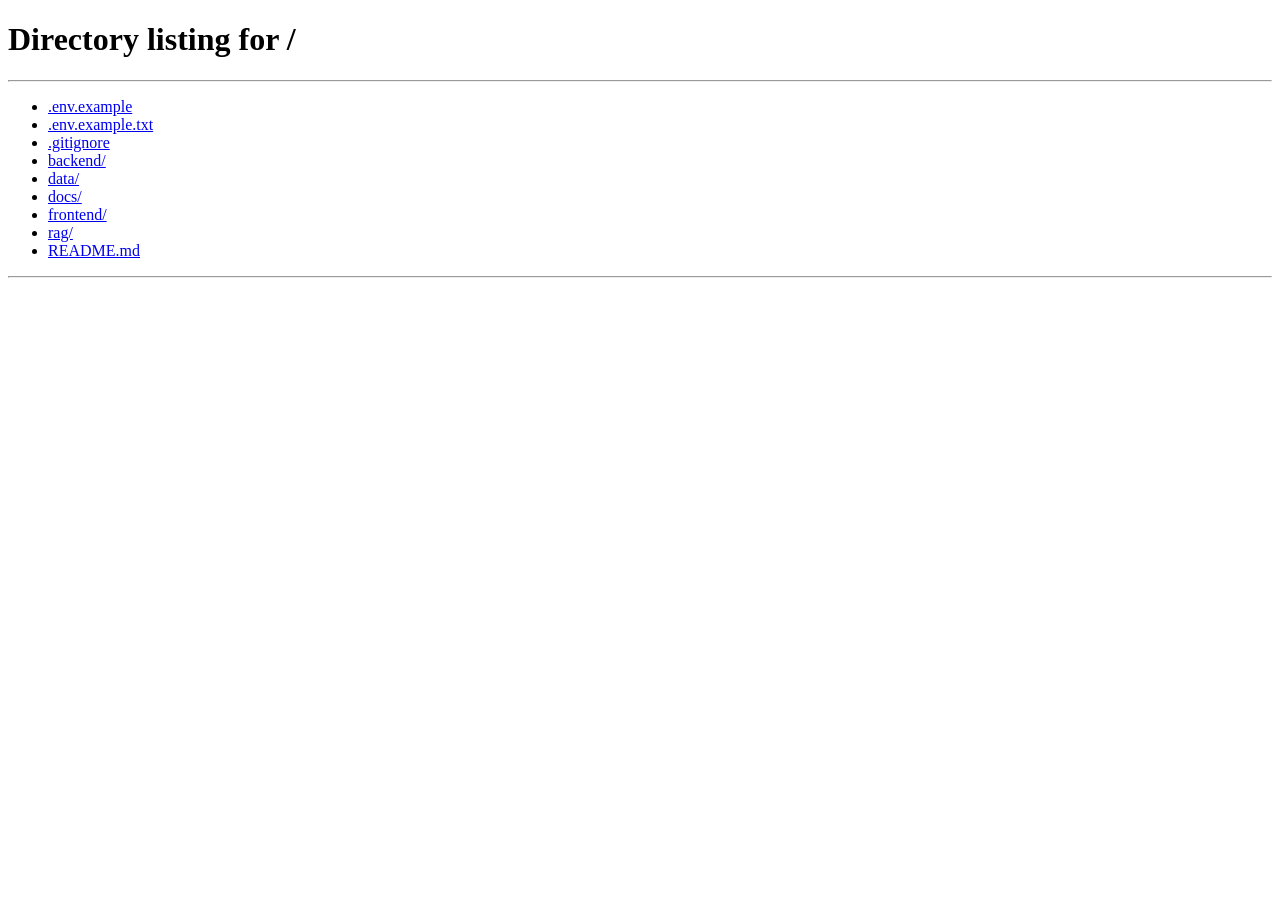
==== frontend/chat.html @ 15ff16a4 "feat:  giao diện frontend" ====
<!DOCTYPE html>
<html lang="vi">
<head>
    <meta charset="UTF-8">
    <meta name="viewport" content="width=device-width, initial-scale=1.0">
    <title>Chatbot Pháp Luật</title>
    <link rel="stylesheet" href="css/chat.css">
</head>
<body>
    <div class="app">
        <!-- Sidebar lịch sử -->
        <aside class="sidebar" id="sidebar">
            <div class="sidebar-header">
                <h3>Lịch sử chat</h3>
                <button id="newChatBtn">+ Mới</button>
            </div>
            <div class="history-list" id="historyList">
                <!-- danh sách các hội thoại -->
            </div>
        </aside>
        <!-- Main chat area -->
        <main class="chat-main">
            <div class="chat-header">
                <span>Chatbot Tư vấn Lao động</span>
                <button id="logoutBtn">Đăng xuất</button>
            </div>
            <div class="messages-container" id="messagesContainer">
                <!-- tin nhắn hiển thị ở đây -->
                <div class="empty-chat">Hãy gửi câu hỏi để bắt đầu</div>
            </div>
            <div class="input-area">
                <textarea id="messageInput" placeholder="Nhập câu hỏi của bạn..." rows="2"></textarea>
                <button id="sendBtn">Gửi</button>
            </div>
            <div class="sources-panel" id="sourcesPanel" style="display: none;">
                <strong>Nguồn tham khảo:</strong>
                <div id="sourcesContent"></div>
            </div>
        </main>
    </div>

    <script src="js/config.js"></script>
    <script src="js/utils.js"></script>
    <script src="js/api-selector.js"></script>
    <script src="js/chat-ui.js"></script>
</body>
</html>
---- frontend/css/chat.css ----
/* css/chat.css */
* { margin: 0; padding: 0; box-sizing: border-box; }
body { font-family: 'Segoe UI', Tahoma, Geneva, Verdana, sans-serif; background: #f5f5f5; height: 100vh; }
.app { display: flex; height: 100vh; }
.sidebar { width: 280px; background: #2c3e50; color: white; display: flex; flex-direction: column; }
.sidebar-header { padding: 1rem; border-bottom: 1px solid #34495e; display: flex; justify-content: space-between; align-items: center; }
.sidebar-header h3 { font-size: 1.1rem; }
#newChatBtn { background: #3498db; border: none; color: white; padding: 0.3rem 0.8rem; border-radius: 4px; cursor: pointer; }
.history-list { flex: 1; overflow-y: auto; padding: 0.5rem; }
.history-item { background: #34495e; margin-bottom: 0.5rem; padding: 0.5rem; border-radius: 6px; cursor: pointer; transition: 0.2s; }
.history-item:hover { background: #3d5a73; }
.history-item-title { font-weight: bold; font-size: 0.9rem; white-space: nowrap; overflow: hidden; text-overflow: ellipsis; }
.history-item-meta { font-size: 0.7rem; color: #bdc3c7; margin-top: 0.2rem; }
.history-item.active { background: #1abc9c; }
.delete-history { float: right; background: none; border: none; color: #e74c3c; cursor: pointer; font-size: 0.8rem; }
.chat-main { flex: 1; display: flex; flex-direction: column; background: #ecf0f1; }
.chat-header { background: white; padding: 1rem; border-bottom: 1px solid #ddd; display: flex; justify-content: space-between; align-items: center; }
#logoutBtn { background: #e74c3c; border: none; color: white; padding: 0.3rem 0.8rem; border-radius: 4px; cursor: pointer; }
.messages-container { flex: 1; overflow-y: auto; padding: 1rem; display: flex; flex-direction: column; gap: 0.8rem; }
.message { display: flex; max-width: 80%; }
.message.user { align-self: flex-end; justify-content: flex-end; }
.message.assistant { align-self: flex-start; }
.message-content { background: white; padding: 0.6rem 1rem; border-radius: 18px; box-shadow: 0 1px 2px rgba(0,0,0,0.1); }
.message.user .message-content { background: #1890ff; color: white; }
.message.assistant .message-content { background: #e9ecef; color: #333; }
.message-sources { font-size: 0.7rem; color: #777; margin-top: 0.2rem; }
.input-area { background: white; padding: 0.8rem; display: flex; gap: 0.5rem; border-top: 1px solid #ddd; }
#messageInput { flex: 1; padding: 0.5rem; border: 1px solid #ccc; border-radius: 8px; resize: none; font-family: inherit; }
#sendBtn { background: #2ecc71; border: none; color: white; padding: 0 1rem; border-radius: 8px; cursor: pointer; }
.sources-panel { background: #f9f9f9; border-top: 1px solid #ddd; padding: 0.5rem 1rem; max-height: 150px; overflow-y: auto; }
.empty-chat { text-align: center; color: #999; margin-top: 2rem; }
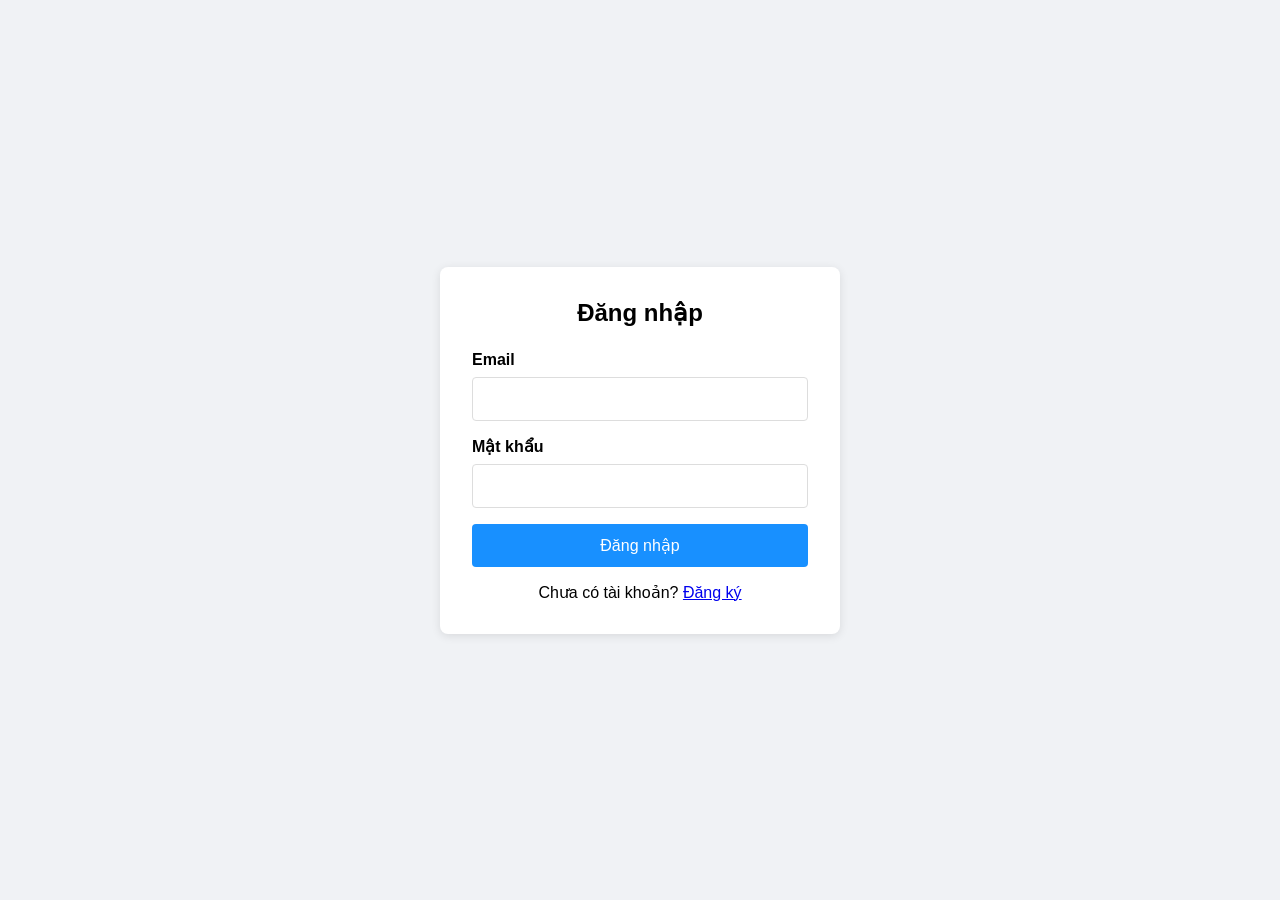
==== commit 7f508f72: "feat: hoàn thiện chương trình và dọn dẹp file nặng môi trường ảo" ====
--- a/frontend/chat.html
+++ b/frontend/chat.html
@@ -3,7 +3,7 @@
 <head>
     <meta charset="UTF-8">
     <meta name="viewport" content="width=device-width, initial-scale=1.0">
-    <title>Chatbot Pháp Luật</title>
+    <title>Chatbot Pháp Luật Lao Động</title>
     <link rel="stylesheet" href="css/chat.css">
 </head>
 <body>
@@ -11,37 +11,74 @@
         <!-- Sidebar lịch sử -->
         <aside class="sidebar" id="sidebar">
             <div class="sidebar-header">
-                <h3>Lịch sử chat</h3>
-                <button id="newChatBtn">+ Mới</button>
+                <span class="sidebar-title">Lịch sử</span>
+                <button id="newChatBtn" title="Tạo cuộc trò chuyện mới">
+                    <svg viewBox="0 0 24 24" fill="none" stroke="currentColor" stroke-width="2" stroke-linecap="round" stroke-linejoin="round">
+                        <line x1="12" y1="5" x2="12" y2="19"/><line x1="5" y1="12" x2="19" y2="12"/>
+                    </svg>
+                    Mới
+                </button>
             </div>
             <div class="history-list" id="historyList">
                 <!-- danh sách các hội thoại -->
             </div>
         </aside>
+
         <!-- Main chat area -->
         <main class="chat-main">
             <div class="chat-header">
-                <span>Chatbot Tư vấn Lao động</span>
-                <button id="logoutBtn">Đăng xuất</button>
+                <div class="header-left">
+                    <button id="toggleSidebar" title="Ẩn/hiện sidebar">
+                        <svg width="20" height="20" viewBox="0 0 24 24" fill="none" stroke="currentColor" stroke-width="2" stroke-linecap="round" stroke-linejoin="round">
+                            <line x1="3" y1="6" x2="21" y2="6"/>
+                            <line x1="3" y1="12" x2="21" y2="12"/>
+                            <line x1="3" y1="18" x2="21" y2="18"/>
+                        </svg>
+                    </button>
+                    <div class="header-title">
+                        ⚖️ Chatbot Tư vấn Lao động
+                        <span class="header-badge">AI</span>
+                    </div>
+                </div>
+                <div class="header-right">
+                    <button id="logoutBtn">
+                        <svg width="15" height="15" viewBox="0 0 24 24" fill="none" stroke="currentColor" stroke-width="2" stroke-linecap="round" stroke-linejoin="round">
+                            <path d="M9 21H5a2 2 0 0 1-2-2V5a2 2 0 0 1 2-2h4"/>
+                            <polyline points="16 17 21 12 16 7"/>
+                            <line x1="21" y1="12" x2="9" y2="12"/>
+                        </svg>
+                        Đăng xuất
+                    </button>
+                </div>
             </div>
+
             <div class="messages-container" id="messagesContainer">
                 <!-- tin nhắn hiển thị ở đây -->
-                <div class="empty-chat">Hãy gửi câu hỏi để bắt đầu</div>
+                <div class="empty-chat" id="emptyChat">
+                    <div class="empty-chat-icon">⚖️</div>
+                    <div class="empty-chat-title">Tư vấn pháp luật lao động</div>
+                    <div class="empty-chat-sub">Hãy đặt câu hỏi về quyền lợi lao động, hợp đồng, lương thưởng, bảo hiểm xã hội...</div>
+                </div>
             </div>
+
             <div class="input-area">
-                <textarea id="messageInput" placeholder="Nhập câu hỏi của bạn..." rows="2"></textarea>
-                <button id="sendBtn">Gửi</button>
-            </div>
-            <div class="sources-panel" id="sourcesPanel" style="display: none;">
-                <strong>Nguồn tham khảo:</strong>
-                <div id="sourcesContent"></div>
+                <div class="input-wrapper">
+                    <textarea id="messageInput" placeholder="Nhập câu hỏi của bạn..." rows="1"></textarea>
+                    <button id="sendBtn" title="Gửi (Enter)">
+                        <svg viewBox="0 0 24 24" fill="none" stroke="currentColor" stroke-width="2.5" stroke-linecap="round" stroke-linejoin="round">
+                            <line x1="22" y1="2" x2="11" y2="13"/>
+                            <polygon points="22 2 15 22 11 13 2 9 22 2"/>
+                        </svg>
+                    </button>
+                </div>
+                <div class="input-hint">Nhấn Enter để gửi · Shift+Enter xuống dòng</div>
             </div>
         </main>
     </div>
 
-    <script src="js/config.js"></script>
-    <script src="js/utils.js"></script>
-    <script src="js/api-selector.js"></script>
-    <script src="js/chat-ui.js"></script>
+    <script src="js/config.js?v=3"></script>
+    <script src="js/utils.js?v=3"></script>
+    <script src="js/chat-ui.js?v=3"></script>
+    <script src="js/api-selector.js?v=3"></script>
 </body>
-</html>+</html>
--- a/frontend/css/chat.css
+++ b/frontend/css/chat.css
@@ -1,31 +1,542 @@
-/* css/chat.css */
-* { margin: 0; padding: 0; box-sizing: border-box; }
-body { font-family: 'Segoe UI', Tahoma, Geneva, Verdana, sans-serif; background: #f5f5f5; height: 100vh; }
-.app { display: flex; height: 100vh; }
-.sidebar { width: 280px; background: #2c3e50; color: white; display: flex; flex-direction: column; }
-.sidebar-header { padding: 1rem; border-bottom: 1px solid #34495e; display: flex; justify-content: space-between; align-items: center; }
-.sidebar-header h3 { font-size: 1.1rem; }
-#newChatBtn { background: #3498db; border: none; color: white; padding: 0.3rem 0.8rem; border-radius: 4px; cursor: pointer; }
-.history-list { flex: 1; overflow-y: auto; padding: 0.5rem; }
-.history-item { background: #34495e; margin-bottom: 0.5rem; padding: 0.5rem; border-radius: 6px; cursor: pointer; transition: 0.2s; }
-.history-item:hover { background: #3d5a73; }
-.history-item-title { font-weight: bold; font-size: 0.9rem; white-space: nowrap; overflow: hidden; text-overflow: ellipsis; }
-.history-item-meta { font-size: 0.7rem; color: #bdc3c7; margin-top: 0.2rem; }
-.history-item.active { background: #1abc9c; }
-.delete-history { float: right; background: none; border: none; color: #e74c3c; cursor: pointer; font-size: 0.8rem; }
-.chat-main { flex: 1; display: flex; flex-direction: column; background: #ecf0f1; }
-.chat-header { background: white; padding: 1rem; border-bottom: 1px solid #ddd; display: flex; justify-content: space-between; align-items: center; }
-#logoutBtn { background: #e74c3c; border: none; color: white; padding: 0.3rem 0.8rem; border-radius: 4px; cursor: pointer; }
-.messages-container { flex: 1; overflow-y: auto; padding: 1rem; display: flex; flex-direction: column; gap: 0.8rem; }
-.message { display: flex; max-width: 80%; }
-.message.user { align-self: flex-end; justify-content: flex-end; }
-.message.assistant { align-self: flex-start; }
-.message-content { background: white; padding: 0.6rem 1rem; border-radius: 18px; box-shadow: 0 1px 2px rgba(0,0,0,0.1); }
-.message.user .message-content { background: #1890ff; color: white; }
-.message.assistant .message-content { background: #e9ecef; color: #333; }
-.message-sources { font-size: 0.7rem; color: #777; margin-top: 0.2rem; }
-.input-area { background: white; padding: 0.8rem; display: flex; gap: 0.5rem; border-top: 1px solid #ddd; }
-#messageInput { flex: 1; padding: 0.5rem; border: 1px solid #ccc; border-radius: 8px; resize: none; font-family: inherit; }
-#sendBtn { background: #2ecc71; border: none; color: white; padding: 0 1rem; border-radius: 8px; cursor: pointer; }
-.sources-panel { background: #f9f9f9; border-top: 1px solid #ddd; padding: 0.5rem 1rem; max-height: 150px; overflow-y: auto; }
-.empty-chat { text-align: center; color: #999; margin-top: 2rem; }+/* ===== RESET & BASE ===== */
+*, *::before, *::after { margin: 0; padding: 0; box-sizing: border-box; }
+
+:root {
+  --sidebar-bg: #171717;
+  --sidebar-hover: #2a2a2a;
+  --sidebar-active: #2a2a2a;
+  --sidebar-border: #3a3a3a;
+  --sidebar-text: #ececec;
+  --sidebar-muted: #8e8ea0;
+  --chat-bg: #212121;
+  --surface: #2f2f2f;
+  --surface2: #3a3a3a;
+  --user-bubble: #2f6feb;
+  --user-bubble-text: #fff;
+  --assistant-bg: transparent;
+  --border: #3a3a3a;
+  --text-primary: #ececec;
+  --text-secondary: #a0a0a0;
+  --accent: #10a37f;
+  --accent-hover: #0d8f6f;
+  --danger: #ef4444;
+  --input-bg: #2f2f2f;
+  --input-border: #4a4a4a;
+  --input-focus: #10a37f;
+  --radius-sm: 6px;
+  --radius-md: 12px;
+  --radius-lg: 18px;
+  --radius-xl: 24px;
+  --shadow-sm: 0 1px 3px rgba(0,0,0,0.3);
+  --shadow-md: 0 4px 12px rgba(0,0,0,0.4);
+}
+
+body {
+  font-family: 'Segoe UI', system-ui, -apple-system, sans-serif;
+  background: var(--chat-bg);
+  color: var(--text-primary);
+  height: 100vh;
+  overflow: hidden;
+  font-size: 15px;
+  line-height: 1.6;
+}
+
+/* ===== APP LAYOUT ===== */
+.app {
+  display: flex;
+  height: 100vh;
+  position: relative;
+}
+
+/* ===== SIDEBAR ===== */
+.sidebar {
+  width: 260px;
+  min-width: 260px;
+  background: var(--sidebar-bg);
+  display: flex;
+  flex-direction: column;
+  border-right: 1px solid var(--sidebar-border);
+  transition: width 0.25s ease, min-width 0.25s ease, transform 0.25s ease;
+  overflow: hidden;
+  z-index: 10;
+}
+
+.sidebar.collapsed {
+  width: 0;
+  min-width: 0;
+  border-right: none;
+}
+
+.sidebar-header {
+  padding: 14px 12px;
+  display: flex;
+  align-items: center;
+  justify-content: space-between;
+  gap: 8px;
+  border-bottom: 1px solid var(--sidebar-border);
+  min-height: 56px;
+}
+
+.sidebar-title {
+  font-size: 0.85rem;
+  font-weight: 600;
+  color: var(--sidebar-muted);
+  text-transform: uppercase;
+  letter-spacing: 0.05em;
+  white-space: nowrap;
+}
+
+#newChatBtn {
+  display: flex;
+  align-items: center;
+  gap: 6px;
+  background: transparent;
+  border: 1px solid var(--sidebar-border);
+  color: var(--sidebar-text);
+  padding: 6px 10px;
+  border-radius: var(--radius-sm);
+  cursor: pointer;
+  font-size: 0.82rem;
+  white-space: nowrap;
+  transition: background 0.15s, border-color 0.15s;
+}
+#newChatBtn:hover {
+  background: var(--sidebar-hover);
+  border-color: #555;
+}
+#newChatBtn svg { width: 14px; height: 14px; }
+
+.history-list {
+  flex: 1;
+  overflow-y: auto;
+  padding: 8px;
+  display: flex;
+  flex-direction: column;
+  gap: 2px;
+}
+.history-list::-webkit-scrollbar { width: 4px; }
+.history-list::-webkit-scrollbar-thumb { background: var(--sidebar-border); border-radius: 4px; }
+
+.history-section-label {
+  font-size: 0.72rem;
+  color: var(--sidebar-muted);
+  padding: 8px 8px 4px;
+  text-transform: uppercase;
+  letter-spacing: 0.04em;
+}
+
+.history-item {
+  display: flex;
+  align-items: center;
+  justify-content: space-between;
+  gap: 8px;
+  padding: 8px 10px;
+  border-radius: var(--radius-sm);
+  cursor: pointer;
+  transition: background 0.15s;
+  min-width: 0;
+}
+.history-item:hover { background: var(--sidebar-hover); }
+.history-item.active { background: var(--sidebar-active); }
+
+.history-item-body { min-width: 0; flex: 1; }
+.history-item-title {
+  font-size: 0.88rem;
+  color: var(--sidebar-text);
+  white-space: nowrap;
+  overflow: hidden;
+  text-overflow: ellipsis;
+}
+.history-item-meta {
+  font-size: 0.72rem;
+  color: var(--sidebar-muted);
+  margin-top: 2px;
+}
+
+.delete-history {
+  background: none;
+  border: none;
+  color: var(--sidebar-muted);
+  cursor: pointer;
+  padding: 2px 4px;
+  border-radius: 4px;
+  font-size: 0.8rem;
+  opacity: 0;
+  transition: opacity 0.15s, color 0.15s;
+  flex-shrink: 0;
+}
+.history-item:hover .delete-history { opacity: 1; }
+.delete-history:hover { color: var(--danger); }
+
+/* ===== CHAT MAIN ===== */
+.chat-main {
+  flex: 1;
+  display: flex;
+  flex-direction: column;
+  background: var(--chat-bg);
+  min-width: 0;
+}
+
+/* ===== HEADER ===== */
+.chat-header {
+  height: 56px;
+  padding: 0 16px;
+  display: flex;
+  align-items: center;
+  justify-content: space-between;
+  background: var(--chat-bg);
+  border-bottom: 1px solid var(--border);
+  flex-shrink: 0;
+  gap: 12px;
+}
+
+.header-left {
+  display: flex;
+  align-items: center;
+  gap: 12px;
+}
+
+#toggleSidebar {
+  background: transparent;
+  border: none;
+  color: var(--text-secondary);
+  cursor: pointer;
+  padding: 6px;
+  border-radius: var(--radius-sm);
+  display: flex;
+  align-items: center;
+  transition: background 0.15s, color 0.15s;
+}
+#toggleSidebar:hover { background: var(--surface); color: var(--text-primary); }
+
+.header-title {
+  font-size: 0.95rem;
+  font-weight: 600;
+  color: var(--text-primary);
+  display: flex;
+  align-items: center;
+  gap: 8px;
+}
+.header-badge {
+  background: var(--accent);
+  color: #fff;
+  font-size: 0.65rem;
+  padding: 2px 7px;
+  border-radius: 999px;
+  font-weight: 600;
+  letter-spacing: 0.03em;
+}
+
+.header-right { display: flex; align-items: center; gap: 8px; }
+
+#logoutBtn {
+  display: flex;
+  align-items: center;
+  gap: 6px;
+  background: transparent;
+  border: 1px solid var(--border);
+  color: var(--text-secondary);
+  padding: 6px 12px;
+  border-radius: var(--radius-sm);
+  cursor: pointer;
+  font-size: 0.83rem;
+  transition: background 0.15s, color 0.15s, border-color 0.15s;
+}
+#logoutBtn:hover {
+  background: rgba(239,68,68,0.1);
+  color: var(--danger);
+  border-color: var(--danger);
+}
+
+/* ===== MESSAGES ===== */
+.messages-container {
+  flex: 1;
+  overflow-y: auto;
+  padding: 24px 0;
+  display: flex;
+  flex-direction: column;
+  gap: 0;
+  scroll-behavior: smooth;
+}
+.messages-container::-webkit-scrollbar { width: 6px; }
+.messages-container::-webkit-scrollbar-thumb { background: var(--surface2); border-radius: 4px; }
+
+/* Empty state */
+.empty-chat {
+  display: flex;
+  flex-direction: column;
+  align-items: center;
+  justify-content: center;
+  flex: 1;
+  margin: auto;
+  padding: 40px 20px;
+  text-align: center;
+}
+.empty-chat-icon {
+  width: 52px;
+  height: 52px;
+  background: var(--accent);
+  border-radius: 50%;
+  display: flex;
+  align-items: center;
+  justify-content: center;
+  margin-bottom: 16px;
+  font-size: 24px;
+}
+.empty-chat-title {
+  font-size: 1.3rem;
+  font-weight: 600;
+  color: var(--text-primary);
+  margin-bottom: 8px;
+}
+.empty-chat-sub {
+  font-size: 0.88rem;
+  color: var(--text-secondary);
+  max-width: 360px;
+}
+
+/* Message row */
+.message-row {
+  display: flex;
+  gap: 12px;
+  padding: 12px 20px;
+  align-items: flex-start;
+  max-width: 860px;
+  width: 100%;
+  margin: 0 auto;
+}
+.message-row.user {
+  flex-direction: row-reverse;
+}
+
+/* Avatar */
+.message-avatar {
+  width: 32px;
+  height: 32px;
+  border-radius: 50%;
+  display: flex;
+  align-items: center;
+  justify-content: center;
+  font-size: 14px;
+  font-weight: 700;
+  flex-shrink: 0;
+  margin-top: 2px;
+}
+.message-row.user .message-avatar {
+  background: var(--user-bubble);
+  color: #fff;
+}
+.message-row.assistant .message-avatar {
+  background: var(--accent);
+  color: #fff;
+  font-size: 16px;
+}
+
+/* Bubble */
+.message-bubble {
+  max-width: calc(100% - 48px);
+  display: flex;
+  flex-direction: column;
+  gap: 6px;
+}
+
+.message-content {
+  padding: 10px 16px;
+  border-radius: var(--radius-lg);
+  font-size: 0.93rem;
+  line-height: 1.65;
+  word-wrap: break-word;
+}
+
+.message-row.user .message-content {
+  background: var(--user-bubble);
+  color: var(--user-bubble-text);
+  border-bottom-right-radius: 4px;
+}
+
+.message-row.assistant .message-content {
+  background: var(--surface);
+  color: var(--text-primary);
+  border-bottom-left-radius: 4px;
+}
+
+/* Markdown inside messages */
+.message-content p { margin-bottom: 8px; }
+.message-content p:last-child { margin-bottom: 0; }
+.message-content strong { font-weight: 700; }
+.message-content em { font-style: italic; }
+.message-content code {
+  background: rgba(255,255,255,0.08);
+  padding: 2px 6px;
+  border-radius: 4px;
+  font-family: 'Consolas', 'Monaco', monospace;
+  font-size: 0.88em;
+}
+.message-row.user .message-content code {
+  background: rgba(0,0,0,0.2);
+}
+.message-content pre {
+  background: #1a1a1a;
+  border: 1px solid var(--border);
+  border-radius: var(--radius-sm);
+  padding: 12px 14px;
+  margin: 8px 0;
+  overflow-x: auto;
+}
+.message-content pre code {
+  background: none;
+  padding: 0;
+  font-size: 0.85em;
+  color: #e4e4e7;
+}
+.message-content ul, .message-content ol {
+  padding-left: 20px;
+  margin: 6px 0;
+}
+.message-content li { margin-bottom: 4px; }
+.message-content h1, .message-content h2, .message-content h3 {
+  margin: 10px 0 6px;
+  font-weight: 600;
+}
+.message-content h1 { font-size: 1.15em; }
+.message-content h2 { font-size: 1.05em; }
+.message-content h3 { font-size: 0.98em; }
+.message-content blockquote {
+  border-left: 3px solid var(--accent);
+  padding-left: 10px;
+  color: var(--text-secondary);
+  margin: 6px 0;
+  font-style: italic;
+}
+
+/* Sources tag */
+.message-sources {
+  display: flex;
+  flex-wrap: wrap;
+  gap: 6px;
+  margin-top: 4px;
+}
+.source-tag {
+  background: rgba(16,163,127,0.12);
+  border: 1px solid rgba(16,163,127,0.3);
+  color: #10a37f;
+  font-size: 0.75rem;
+  padding: 3px 8px;
+  border-radius: 999px;
+  display: flex;
+  align-items: center;
+  gap: 4px;
+}
+
+/* Typing indicator */
+.typing-indicator {
+  display: flex;
+  align-items: center;
+  gap: 4px;
+  padding: 12px 16px;
+}
+.typing-dot {
+  width: 7px;
+  height: 7px;
+  background: var(--text-secondary);
+  border-radius: 50%;
+  animation: typing-bounce 1.2s ease-in-out infinite;
+}
+.typing-dot:nth-child(2) { animation-delay: 0.2s; }
+.typing-dot:nth-child(3) { animation-delay: 0.4s; }
+
+@keyframes typing-bounce {
+  0%, 60%, 100% { transform: translateY(0); opacity: 0.5; }
+  30% { transform: translateY(-6px); opacity: 1; }
+}
+
+/* Message meta */
+.message-time {
+  font-size: 0.7rem;
+  color: var(--text-secondary);
+  padding: 0 4px;
+}
+.message-row.user .message-time { text-align: right; }
+
+/* ===== INPUT AREA ===== */
+.input-area {
+  padding: 12px 20px 16px;
+  background: var(--chat-bg);
+  flex-shrink: 0;
+}
+
+.input-wrapper {
+  max-width: 860px;
+  margin: 0 auto;
+  background: var(--input-bg);
+  border: 1px solid var(--input-border);
+  border-radius: var(--radius-xl);
+  display: flex;
+  align-items: flex-end;
+  gap: 8px;
+  padding: 10px 12px 10px 16px;
+  transition: border-color 0.2s, box-shadow 0.2s;
+}
+.input-wrapper:focus-within {
+  border-color: var(--input-focus);
+  box-shadow: 0 0 0 3px rgba(16,163,127,0.15);
+}
+
+#messageInput {
+  flex: 1;
+  background: transparent;
+  border: none;
+  color: var(--text-primary);
+  font-size: 0.93rem;
+  font-family: inherit;
+  line-height: 1.6;
+  resize: none;
+  outline: none;
+  max-height: 180px;
+  min-height: 24px;
+  overflow-y: auto;
+}
+#messageInput::placeholder { color: var(--text-secondary); }
+#messageInput::-webkit-scrollbar { width: 3px; }
+#messageInput::-webkit-scrollbar-thumb { background: var(--surface2); }
+
+#sendBtn {
+  width: 36px;
+  height: 36px;
+  background: var(--accent);
+  border: none;
+  color: white;
+  border-radius: 50%;
+  cursor: pointer;
+  display: flex;
+  align-items: center;
+  justify-content: center;
+  flex-shrink: 0;
+  transition: background 0.15s, transform 0.1s;
+}
+#sendBtn:hover:not(:disabled) { background: var(--accent-hover); }
+#sendBtn:active:not(:disabled) { transform: scale(0.93); }
+#sendBtn:disabled { background: var(--surface2); cursor: not-allowed; }
+#sendBtn svg { width: 16px; height: 16px; }
+
+.input-hint {
+  text-align: center;
+  font-size: 0.72rem;
+  color: var(--text-secondary);
+  margin-top: 8px;
+  max-width: 860px;
+  margin-left: auto;
+  margin-right: auto;
+}
+
+/* ===== FADE IN ANIMATION ===== */
+@keyframes fadeInUp {
+  from { opacity: 0; transform: translateY(8px); }
+  to   { opacity: 1; transform: translateY(0); }
+}
+.message-row { animation: fadeInUp 0.2s ease; }
+
+/* ===== SCROLLBAR GLOBAL ===== */
+::-webkit-scrollbar { width: 6px; }
+::-webkit-scrollbar-track { background: transparent; }
+::-webkit-scrollbar-thumb { background: var(--surface2); border-radius: 4px; }
